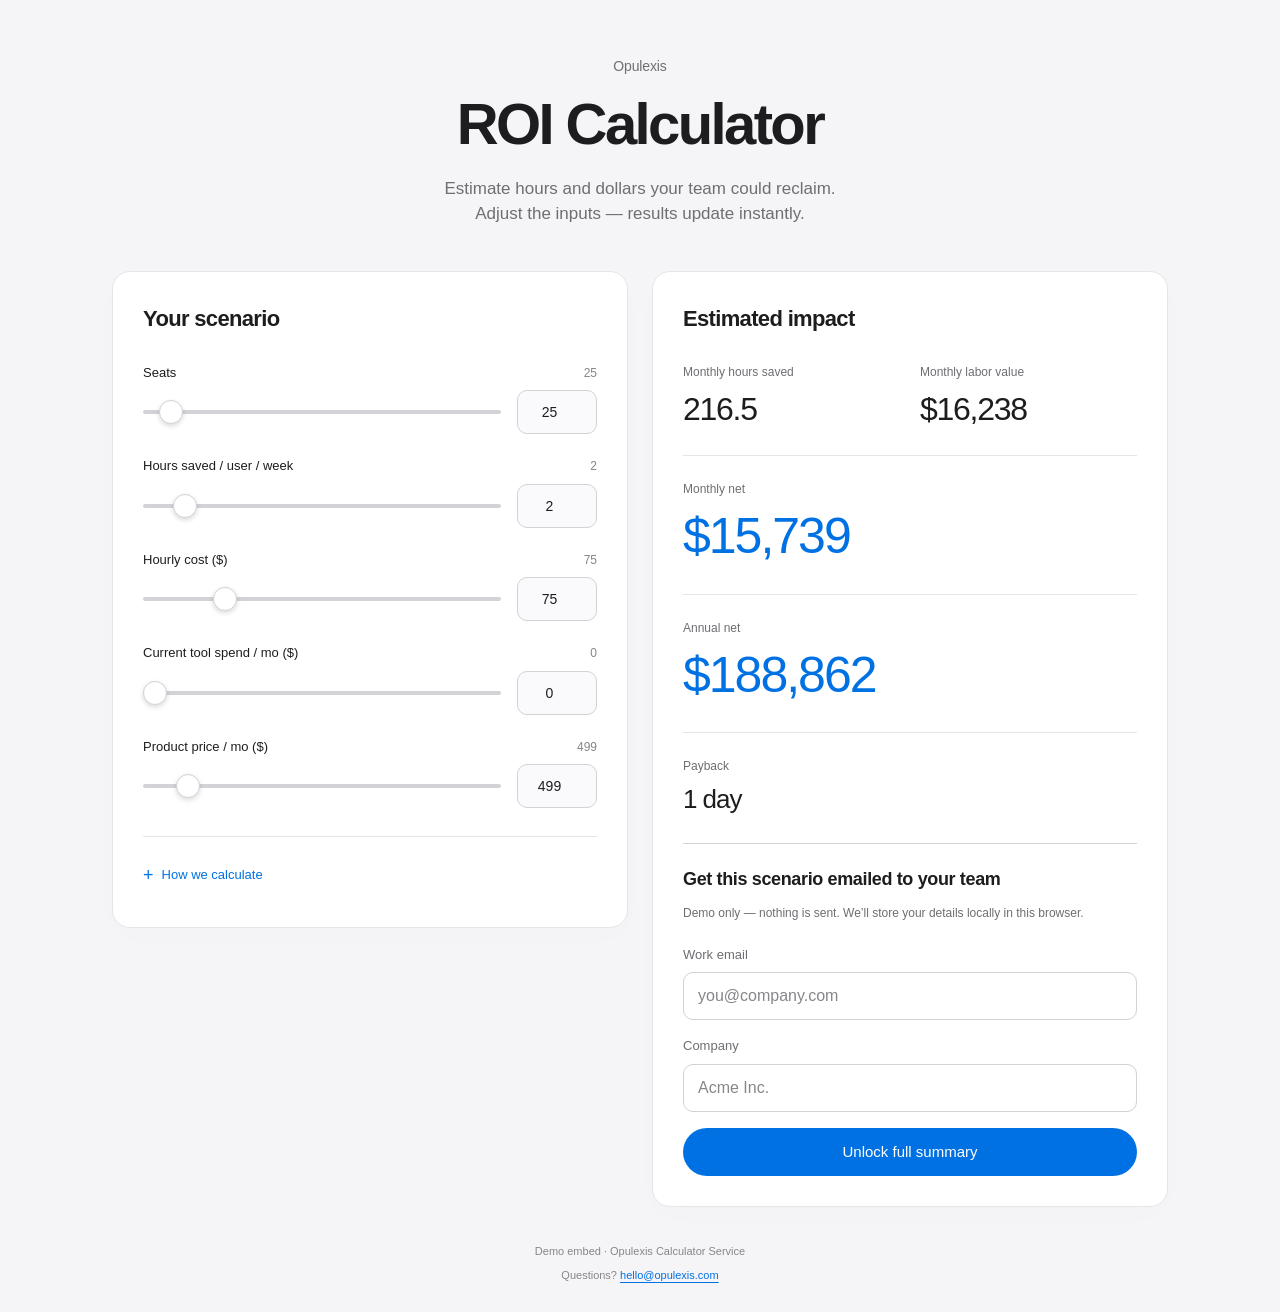
==== calculator/index.html @ 69cd789e "Initial Path A Opulexis calculators site Static landing + ROI calculator with Apple-style UI and qui" ====
<!DOCTYPE html>
<html lang="en">
<head>
  <meta charset="UTF-8">
  <meta name="viewport" content="width=device-width, initial-scale=1">
  <meta name="color-scheme" content="light">
  <meta name="theme-color" content="#f5f5f7">
  <title>ROI Calculator · Opulexis</title>
  <link rel="stylesheet" href="./styles.css">
  <link rel="stylesheet" href="../motion.css">
</head>
<body>
  <div class="shell">
    <header class="hero">
      <p class="eyebrow">Opulexis</p>
      <h1>ROI Calculator</h1>
      <p class="lede">Estimate hours and dollars your team could reclaim. Adjust the inputs — results update instantly.</p>
    </header>

    <main class="layout">
      <section class="panel inputs" aria-labelledby="inputs-title">
        <h2 id="inputs-title">Your scenario</h2>

        <label class="field">
          <span class="label-row"><span>Seats</span><output id="seats-out" for="seats">25</output></span>
          <input id="seats" type="range" min="1" max="500" step="1" value="25">
          <input id="seats-num" class="num" type="number" min="1" max="500" step="1" value="25" inputmode="numeric" aria-label="Seats exact value">
        </label>

        <label class="field">
          <span class="label-row"><span>Hours saved / user / week</span><output id="hours-out" for="hours">2</output></span>
          <input id="hours" type="range" min="0.25" max="20" step="0.25" value="2">
          <input id="hours-num" class="num" type="number" min="0.25" max="20" step="0.25" value="2" inputmode="decimal" aria-label="Hours saved exact value">
        </label>

        <label class="field">
          <span class="label-row"><span>Hourly cost ($)</span><output id="cost-out" for="cost">75</output></span>
          <input id="cost" type="range" min="15" max="300" step="1" value="75">
          <input id="cost-num" class="num" type="number" min="1" max="1000" step="1" value="75" inputmode="decimal" aria-label="Hourly cost exact value">
        </label>

        <label class="field">
          <span class="label-row"><span>Current tool spend / mo ($)</span><output id="spend-out" for="spend">0</output></span>
          <input id="spend" type="range" min="0" max="5000" step="25" value="0">
          <input id="spend-num" class="num" type="number" min="0" max="100000" step="1" value="0" inputmode="decimal" aria-label="Current tool spend exact value">
        </label>

        <label class="field">
          <span class="label-row"><span>Product price / mo ($)</span><output id="price-out" for="price">499</output></span>
          <input id="price" type="range" min="0" max="5000" step="1" value="499">
          <input id="price-num" class="num" type="number" min="0" max="100000" step="1" value="499" inputmode="decimal" aria-label="Product price exact value">
        </label>

        <details class="howto">
          <summary>How we calculate</summary>
          <div class="howto-body">
            <pre aria-label="Calculation formulas">weekly_hours = seats × hours_per_user_week
monthly_hours = weekly_hours × 4.33
monthly_labor = monthly_hours × hourly_cost
monthly_net = monthly_labor + current_tool_spend − product_price
payback_months = product_price ÷ max(monthly_net, 0.01)
annual_net = monthly_net × 12</pre>
            <p>If monthly net ≤ 0, payback shows “Not positive yet — adjust inputs” instead of a number.</p>
          </div>
        </details>
      </section>

      <section class="panel results" aria-labelledby="results-title" aria-live="polite">
        <h2 id="results-title">Estimated impact</h2>
        <div class="metrics">
          <article class="metric">
            <p class="metric-label">Monthly hours saved</p>
            <p class="metric-value" id="out-hours">—</p>
          </article>
          <article class="metric">
            <p class="metric-label">Monthly labor value</p>
            <p class="metric-value" id="out-labor">—</p>
          </article>
          <article class="metric metric-accent">
            <p class="metric-label">Monthly net</p>
            <p class="metric-value" id="out-net">—</p>
          </article>
          <article class="metric metric-accent">
            <p class="metric-label">Annual net</p>
            <p class="metric-value" id="out-annual">—</p>
          </article>
          <article class="metric metric-wide">
            <p class="metric-label">Payback</p>
            <p class="metric-value" id="out-payback">—</p>
          </article>
        </div>

        <div id="lead-gate" class="lead-gate" hidden>
          <h3>Get this scenario emailed to your team</h3>
          <p class="lead-note">Demo only — nothing is sent. We’ll store your details locally in this browser.</p>
          <form id="lead-form" novalidate>
            <label>
              Work email
              <input id="lead-email" name="email" type="email" autocomplete="email" required placeholder="you@company.com">
            </label>
            <label>
              Company
              <input id="lead-company" name="company" type="text" autocomplete="organization" required placeholder="Acme Inc.">
            </label>
            <button type="submit" class="primary">Unlock full summary</button>
            <p id="lead-error" class="error" role="alert" hidden></p>
          </form>
        </div>

        <div id="lead-success" class="lead-success" hidden>
          <p><strong>Saved locally.</strong> This is a demo gate: your details and scenario are saved only in this browser, and no email was sent. Questions? <a href="mailto:hello@opulexis.com">hello@opulexis.com</a>.</p>
        </div>
      </section>
    </main>

    <footer class="footer">
      <p>Demo embed · Opulexis Calculator Service</p>
      <p>Questions? <a href="mailto:hello@opulexis.com">hello@opulexis.com</a></p>
    </footer>
  </div>

  <div id="toast" class="toast" role="status" aria-live="polite" hidden></div>
  <script src="./app.js" defer></script>
  <script src="../motion.js" defer></script>
</body>
</html>
---- calculator/styles.css ----
:root{color-scheme:light;--bg:#f5f5f7;--ink:#1d1d1f;--muted:#6e6e73;--secondary:#86868b;--line:#d2d2d7;--accent:#0071e3;font-family:-apple-system,BlinkMacSystemFont,"SF Pro Text","SF Pro Display",Inter,"Helvetica Neue",Helvetica,Arial,sans-serif}
*,*::before,*::after{box-sizing:border-box}html,body{margin:0;padding:0}body{font-family:inherit;color:var(--ink);background:var(--bg);line-height:1.5;min-height:100vh;-webkit-font-smoothing:antialiased}.shell{width:min(1120px,100%);margin:auto;padding:56px 32px 28px}.hero{text-align:center;margin:0 auto 44px;max-width:640px}.eyebrow{font-size:14px;font-weight:500;letter-spacing:-.01em;color:var(--muted);margin:0 0 16px}.hero h1{font-size:clamp(40px,5vw,58px);font-weight:600;line-height:1.08;letter-spacing:-.045em;margin:0 0 20px}.lede{color:var(--muted);font-size:17px;line-height:1.5;margin:0 auto;max-width:520px;text-wrap:balance}.layout{display:grid;grid-template-columns:1fr;gap:24px}.panel{min-width:0;background:#fff;border:1px solid #e5e5ea;border-radius:18px;padding:30px;box-shadow:0 8px 32px #00000003}.panel h2{font-size:22px;font-weight:600;letter-spacing:-.03em;margin:0 0 28px}.field{display:grid;grid-template-columns:minmax(0,1fr) 80px;gap:8px 16px;margin-bottom:22px;align-items:center}.label-row{grid-column:1/-1;display:flex;justify-content:space-between;align-items:baseline;gap:12px;font-size:13px;font-weight:500}.label-row output{font-size:12px;color:var(--secondary);font-variant-numeric:tabular-nums}input[type=range]{appearance:none;-webkit-appearance:none;width:100%;min-width:0;height:44px;background:transparent;cursor:pointer;margin:0;accent-color:var(--accent)}input[type=range]::-webkit-slider-runnable-track{height:4px;background:#d2d2d7;border-radius:4px}input[type=range]::-moz-range-track{height:4px;background:#d2d2d7;border-radius:4px}input[type=range]::-webkit-slider-thumb{appearance:none;width:24px;height:24px;border-radius:50%;background:#fff;border:1px solid #d2d2d7;box-shadow:0 2px 5px #00000026;margin-top:-10px}input[type=range]::-moz-range-thumb{width:24px;height:24px;border-radius:50%;background:#fff;border:1px solid #d2d2d7;box-shadow:0 2px 5px #00000026}input[type=range]::-moz-range-progress{height:4px;background:var(--accent);border-radius:4px}.num{width:100%;min-width:0;min-height:44px;border:1px solid var(--line);border-radius:10px;padding:10px 6px;background:#fafafc;color:var(--ink);font-family:inherit;font-size:14px;font-variant-numeric:tabular-nums;text-align:center}input:focus-visible,button:focus-visible,summary:focus-visible{outline:3px solid var(--accent);outline-offset:3px}.howto{border-top:1px solid #e5e5ea;padding-top:16px;margin-top:28px}.howto summary{min-height:44px;display:flex;align-items:center;gap:8px;font-size:13px;color:var(--accent);cursor:pointer}.howto summary::before{content:'+';font-size:18px}.howto[open] summary::before{content:'−'}.howto-body{padding-top:12px}.howto pre{white-space:pre-wrap;overflow-wrap:anywhere;margin:0 0 12px;padding:16px;border-radius:10px;background:var(--bg);font:11px/1.8 ui-monospace,SFMono-Regular,Menlo,monospace}.howto p{font-size:12px;color:var(--muted);margin:0}.metrics{display:grid;grid-template-columns:1fr 1fr;gap:0 20px}.metric{min-width:0;padding:0 0 28px}.metric-label{font-size:12px;color:var(--muted);margin:0 0 10px}.metric-value{font-size:clamp(24px,2.5vw,32px);line-height:1.15;font-weight:500;font-variant-numeric:tabular-nums;letter-spacing:-.04em;margin:0;overflow-wrap:anywhere}.metric-accent{grid-column:1/-1;border-top:1px solid #e5e5ea;padding-top:24px}.metric-accent .metric-value{font-size:clamp(36px,4.5vw,50px);color:var(--accent)}.metric-wide{grid-column:1/-1;border-top:1px solid #e5e5ea;padding-top:24px}.metric-wide .metric-value{font-size:26px}.metric-value.is-warn{color:var(--muted);font-size:16px;letter-spacing:0;line-height:1.5}.lead-gate{border-top:1px solid var(--line);padding-top:24px}.lead-gate h3{font-size:18px;font-weight:600;line-height:1.3;letter-spacing:-.02em;margin:0 0 12px}.lead-note{font-size:12px;color:var(--muted);line-height:1.6;margin:0 0 22px}#lead-form{display:grid;gap:16px}#lead-form label{display:grid;gap:8px;font-size:13px;color:var(--muted)}#lead-form input{width:100%;min-width:0;min-height:48px;border:1px solid var(--line);border-radius:10px;background:#fff;padding:12px 14px;font-family:inherit;font-size:16px;color:var(--ink)}#lead-form input::placeholder{color:var(--secondary)}.primary{min-height:48px;border:0;border-radius:980px;background:var(--accent);color:#fff;padding:13px 20px;font-family:inherit;font-size:15px;cursor:pointer;transition:background .2s}.primary:hover{background:#0077ed}.error{font-size:13px;color:#b42318;margin:0}.lead-success{border-top:1px solid var(--line);font-size:13px;padding-top:20px;color:var(--muted)}.footer{padding-top:24px;margin-top:12px;text-align:center;color:var(--secondary);font-size:11px}.footer p{margin:0}.toast{position:fixed;bottom:20px;left:50%;transform:translateX(-50%);width:max-content;max-width:calc(100% - 32px);padding:14px 22px;border-radius:14px;color:#fff;background:var(--ink);font-size:13px;box-shadow:0 8px 30px #00000020;z-index:20}[hidden]{display:none!important}
@media(min-width:800px){.layout{grid-template-columns:1fr 1fr;align-items:start}}
@media(max-width:480px){.shell{padding:36px 16px 24px}.hero{margin-bottom:32px}.lede{font-size:16px}.panel{padding:24px 20px}.layout{gap:20px}.field{grid-template-columns:minmax(0,1fr) 72px}.label-row{font-size:12px}.metric-value{font-size:25px}.metric-accent .metric-value{font-size:40px}}
@media(prefers-reduced-motion:reduce){*{transition:none!important}}
---- motion.css ----
/* Quiet, shared motion. Content is visible until the observer is ready. */
a:focus-visible, input:focus-visible, button:focus-visible, summary:focus-visible {
  outline: 3px solid #0071e3;
  outline-offset: 4px;
}
.button, .primary {
  transition: background-color 180ms ease, opacity 180ms ease, transform 160ms ease;
}
.button:active, .primary:active { transform: scale(.98); }
.price-card, .panel {
  transition: transform 240ms ease, box-shadow 240ms ease;
}
.num, #lead-form input {
  transition: border-color 180ms ease, background-color 180ms ease, box-shadow 180ms ease;
}
.num:focus, #lead-form input:focus { border-color: #0071e3; }
.footer a, .lead-success a { color: var(--accent); text-underline-offset: 3px; }
.footer p + p { margin-top: 8px; }
@media (hover: hover) and (pointer: fine) {
  .button:hover, .primary:hover { opacity: .94; }
  .price-card:hover, .panel:hover {
    transform: translateY(-2px);
    box-shadow: 0 12px 32px -12px #0000001f;
  }
}
@media (prefers-reduced-motion: no-preference) {
  .reveal-pending { opacity: 0; translate: 0 12px; }
  .reveal-ready { transition: opacity 550ms ease, translate 550ms cubic-bezier(.2,.65,.3,1); }
  .metric-value.is-updating { animation: metric-update 220ms ease-out; }
  input[type=range]::-webkit-slider-thumb {
    transition: box-shadow 180ms ease, border-color 180ms ease, transform 180ms ease;
  }
  input[type=range]::-moz-range-thumb {
    transition: box-shadow 180ms ease, border-color 180ms ease, transform 180ms ease;
  }
  input[type=range]::-webkit-slider-runnable-track { transition: background-color 180ms ease; }
  input[type=range]::-moz-range-track { transition: background-color 180ms ease; }
  input[type=range]:hover::-webkit-slider-thumb,
  input[type=range]:active::-webkit-slider-thumb { border-color: #0071e3; box-shadow: 0 0 0 4px #0071e314; }
  input[type=range]:hover::-moz-range-thumb,
  input[type=range]:active::-moz-range-thumb { border-color: #0071e3; box-shadow: 0 0 0 4px #0071e314; }
  @keyframes metric-update {
    from { opacity: .65; transform: translateY(2px); }
    to { opacity: 1; transform: translateY(0); }
  }
}
@media (prefers-reduced-motion: reduce) {
  html { scroll-behavior: auto; }
  *, *::before, *::after { animation: none !important; transition: none !important; }
  .reveal-pending { opacity: 1; translate: none; }
  .price-card:hover, .panel:hover, .button:active, .primary:active { transform: none; }
}
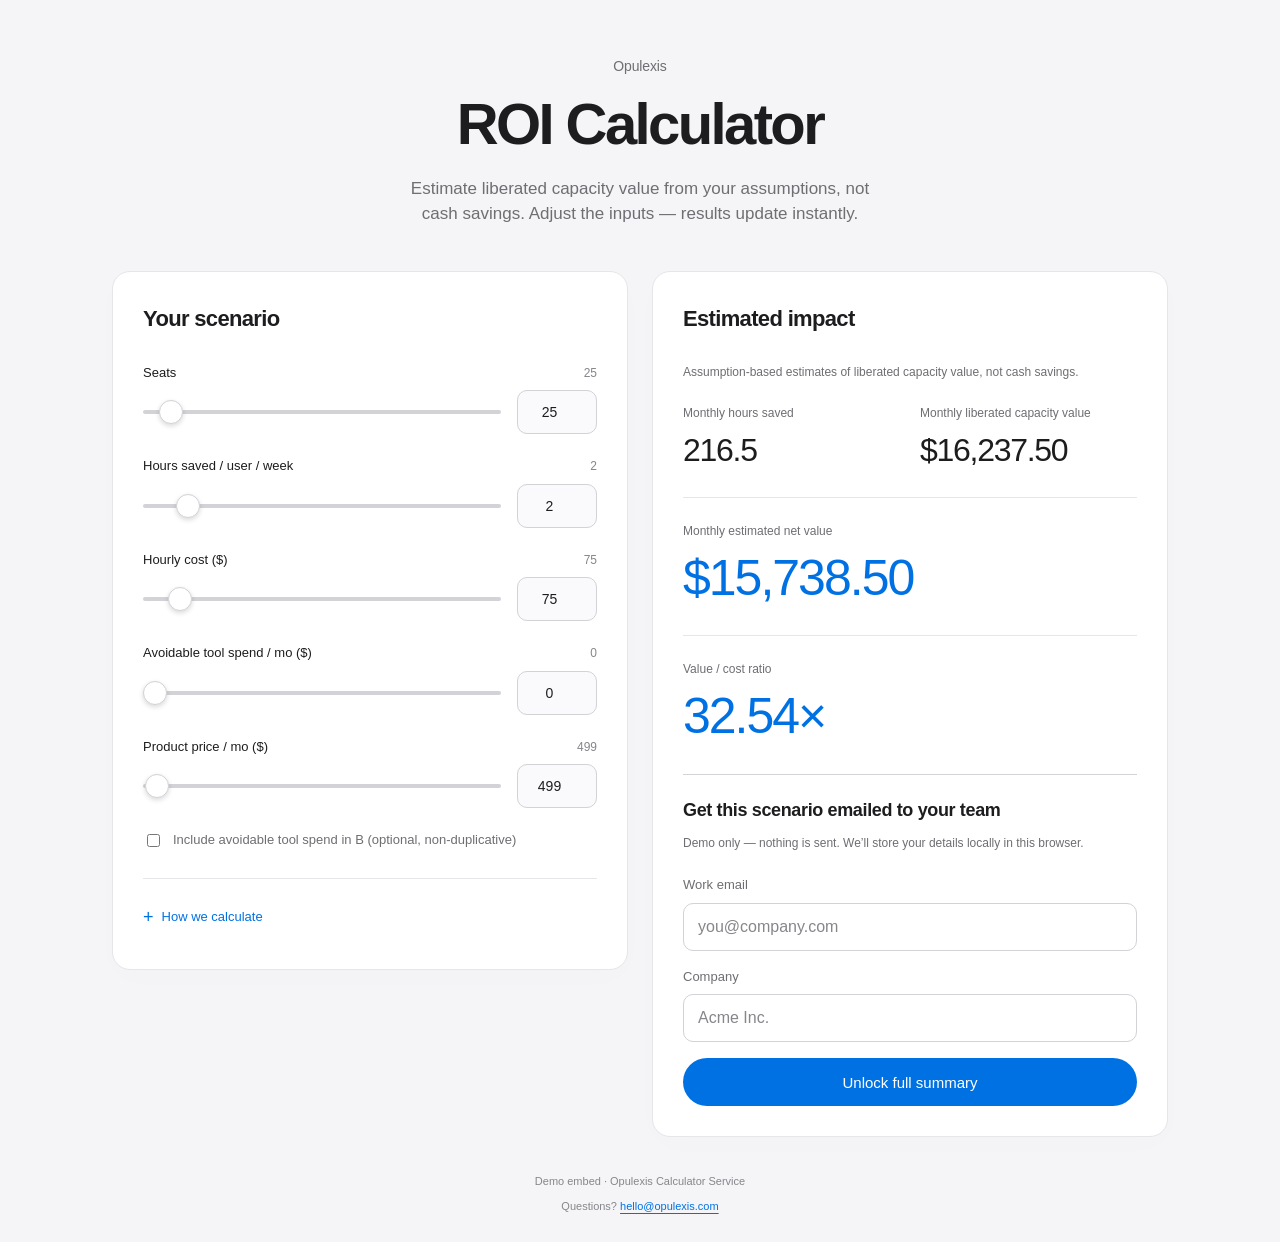
==== commit e614759e: "Path A Starter: net value + cost ratio formula, Starter landing copy Replace payback with assumption" ====
--- a/calculator/index.html
+++ b/calculator/index.html
@@ -14,7 +14,7 @@
     <header class="hero">
       <p class="eyebrow">Opulexis</p>
       <h1>ROI Calculator</h1>
-      <p class="lede">Estimate hours and dollars your team could reclaim. Adjust the inputs — results update instantly.</p>
+      <p class="lede">Estimate liberated capacity value from your assumptions, not cash savings. Adjust the inputs — results update instantly.</p>
     </header>
 
     <main class="layout">
@@ -29,64 +29,64 @@
 
         <label class="field">
           <span class="label-row"><span>Hours saved / user / week</span><output id="hours-out" for="hours">2</output></span>
-          <input id="hours" type="range" min="0.25" max="20" step="0.25" value="2">
-          <input id="hours-num" class="num" type="number" min="0.25" max="20" step="0.25" value="2" inputmode="decimal" aria-label="Hours saved exact value">
+          <input id="hours" type="range" min="0" max="20" step="0.25" value="2">
+          <input id="hours-num" class="num" type="number" min="0" max="20" step="0.25" value="2" inputmode="decimal" aria-label="Hours saved exact value">
         </label>
 
         <label class="field">
           <span class="label-row"><span>Hourly cost ($)</span><output id="cost-out" for="cost">75</output></span>
-          <input id="cost" type="range" min="15" max="300" step="1" value="75">
+          <input id="cost" type="range" min="1" max="1000" step="1" value="75">
           <input id="cost-num" class="num" type="number" min="1" max="1000" step="1" value="75" inputmode="decimal" aria-label="Hourly cost exact value">
         </label>
 
         <label class="field">
-          <span class="label-row"><span>Current tool spend / mo ($)</span><output id="spend-out" for="spend">0</output></span>
-          <input id="spend" type="range" min="0" max="5000" step="25" value="0">
-          <input id="spend-num" class="num" type="number" min="0" max="100000" step="1" value="0" inputmode="decimal" aria-label="Current tool spend exact value">
+          <span class="label-row"><span>Avoidable tool spend / mo ($)</span><output id="spend-out" for="spend">0</output></span>
+          <input id="spend" type="range" min="0" max="100000" step="1" value="0">
+          <input id="spend-num" class="num" type="number" min="0" max="100000" step="1" value="0" inputmode="decimal" aria-label="Avoidable tool spend exact value">
         </label>
 
         <label class="field">
           <span class="label-row"><span>Product price / mo ($)</span><output id="price-out" for="price">499</output></span>
-          <input id="price" type="range" min="0" max="5000" step="1" value="499">
+          <input id="price" type="range" min="0" max="100000" step="1" value="499">
           <input id="price-num" class="num" type="number" min="0" max="100000" step="1" value="499" inputmode="decimal" aria-label="Product price exact value">
         </label>
+
+        <label class="tool-option"><input id="include-tool-spend" type="checkbox"> Include avoidable tool spend in B (optional, non-duplicative)</label>
 
         <details class="howto">
           <summary>How we calculate</summary>
           <div class="howto-body">
-            <pre aria-label="Calculation formulas">weekly_hours = seats × hours_per_user_week
-monthly_hours = weekly_hours × 4.33
-monthly_labor = monthly_hours × hourly_cost
-monthly_net = monthly_labor + current_tool_spend − product_price
-payback_months = product_price ÷ max(monthly_net, 0.01)
-annual_net = monthly_net × 12</pre>
-            <p>If monthly net ≤ 0, payback shows “Not positive yet — adjust inputs” instead of a number.</p>
+            <pre aria-label="Calculation formulas">monthly_hours = seats × hours_per_user_week × 4.33
+liberated_capacity_value = monthly_hours × hourly_cost
+B = liberated_capacity_value + avoidable_tool_spend (only when included)
+P = monthly_subscription_fee
+monthly_estimated_net_value = B − P
+value_cost_ratio = B ÷ P</pre>
+            <p>Tool spend enters B only when the checkbox is checked; include only avoidable, non-duplicative spend. When P is $0, the ratio is unavailable. All results are assumption-based estimates of capacity value, not cash savings.</p>
           </div>
         </details>
       </section>
 
       <section class="panel results" aria-labelledby="results-title" aria-live="polite">
         <h2 id="results-title">Estimated impact</h2>
-        <div class="metrics">
+        <p class="lead-note">Assumption-based estimates of liberated capacity value, not cash savings.</p>
+        <p id="calc-error" class="error" role="alert" hidden></p>
+        <div id="calc-metrics" class="metrics">
           <article class="metric">
             <p class="metric-label">Monthly hours saved</p>
             <p class="metric-value" id="out-hours">—</p>
           </article>
           <article class="metric">
-            <p class="metric-label">Monthly labor value</p>
+            <p class="metric-label">Monthly liberated capacity value</p>
             <p class="metric-value" id="out-labor">—</p>
           </article>
           <article class="metric metric-accent">
-            <p class="metric-label">Monthly net</p>
+            <p class="metric-label">Monthly estimated net value</p>
             <p class="metric-value" id="out-net">—</p>
           </article>
           <article class="metric metric-accent">
-            <p class="metric-label">Annual net</p>
-            <p class="metric-value" id="out-annual">—</p>
-          </article>
-          <article class="metric metric-wide">
-            <p class="metric-label">Payback</p>
-            <p class="metric-value" id="out-payback">—</p>
+            <p class="metric-label">Value / cost ratio</p>
+            <p class="metric-value" id="out-ratio">—</p>
           </article>
         </div>
 
@@ -120,6 +120,7 @@
   </div>
 
   <div id="toast" class="toast" role="status" aria-live="polite" hidden></div>
+  <script src="./formula.js" defer></script>
   <script src="./app.js" defer></script>
   <script src="../motion.js" defer></script>
 </body>
--- a/calculator/styles.css
+++ b/calculator/styles.css
@@ -3,3 +3,5 @@
 @media(min-width:800px){.layout{grid-template-columns:1fr 1fr;align-items:start}}
 @media(max-width:480px){.shell{padding:36px 16px 24px}.hero{margin-bottom:32px}.lede{font-size:16px}.panel{padding:24px 20px}.layout{gap:20px}.field{grid-template-columns:minmax(0,1fr) 72px}.label-row{font-size:12px}.metric-value{font-size:25px}.metric-accent .metric-value{font-size:40px}}
 @media(prefers-reduced-motion:reduce){*{transition:none!important}}
+
+.tool-option{display:flex;align-items:flex-start;gap:10px;font-size:13px;color:var(--muted)}.tool-option input{accent-color:var(--accent);margin-top:4px}#calc-error{margin-bottom:24px}
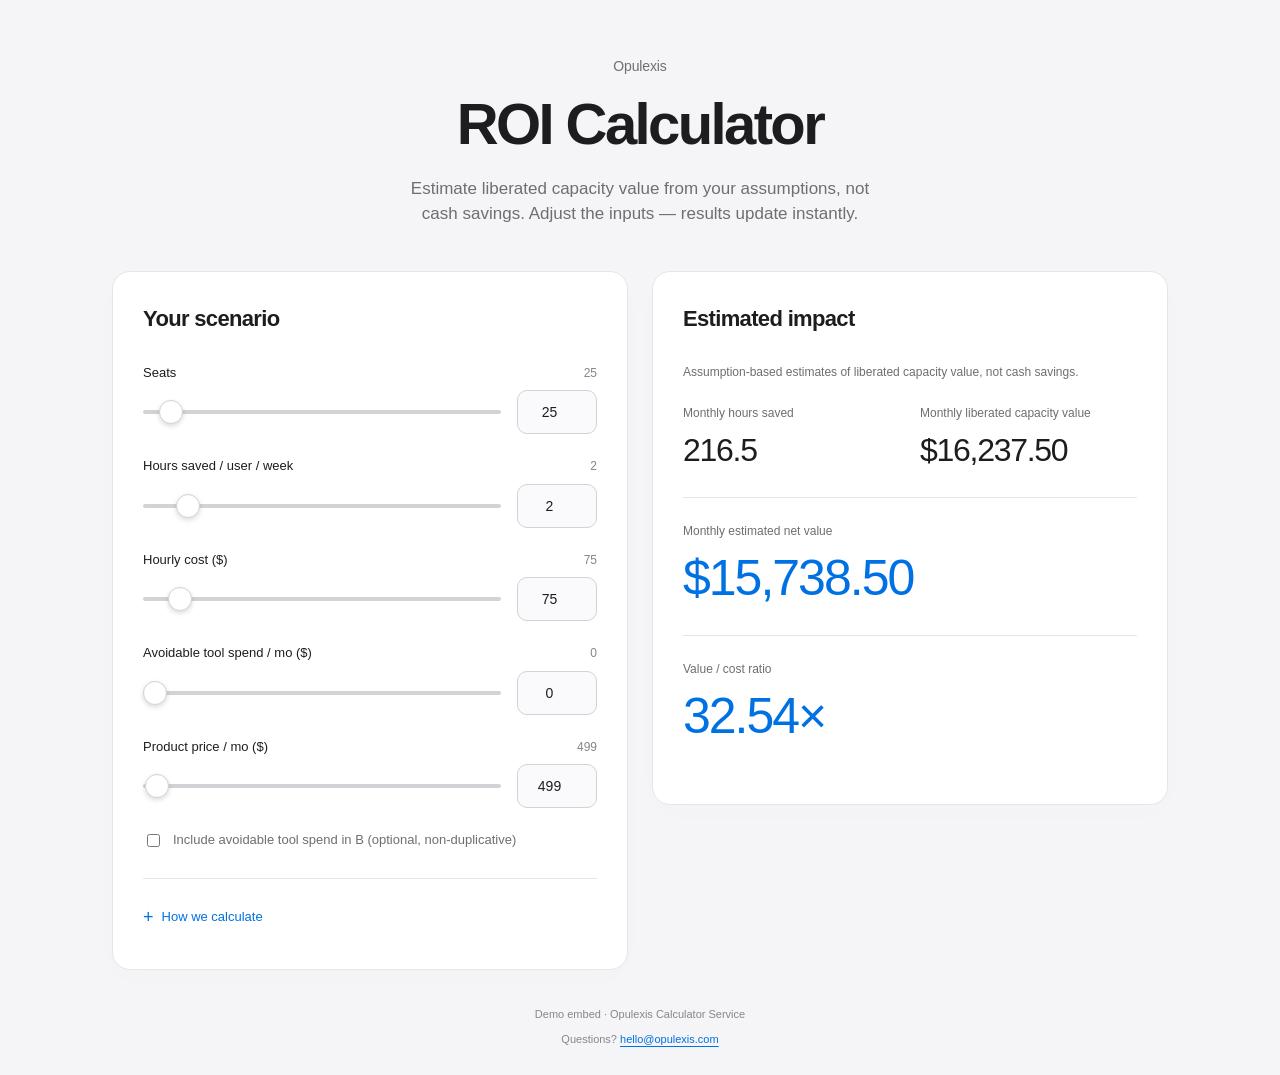
==== commit e40eb81d: "Preview unified pack: Starter-first landing + ungated calculator Landing: exact H1, Discuss Starter " ====
--- a/calculator/index.html
+++ b/calculator/index.html
@@ -21,35 +21,35 @@
       <section class="panel inputs" aria-labelledby="inputs-title">
         <h2 id="inputs-title">Your scenario</h2>
 
-        <label class="field">
-          <span class="label-row"><span>Seats</span><output id="seats-out" for="seats">25</output></span>
-          <input id="seats" type="range" min="1" max="500" step="1" value="25">
-          <input id="seats-num" class="num" type="number" min="1" max="500" step="1" value="25" inputmode="numeric" aria-label="Seats exact value">
-        </label>
+        <div class="field">
+          <span class="label-row"><label for="seats" id="seats-label">Seats</label><output id="seats-out" for="seats">25</output></span>
+          <input id="seats" type="range" min="1" max="500" step="1" value="25" aria-labelledby="seats-label">
+          <input id="seats-num" class="num" type="number" min="1" max="500" step="1" value="25" inputmode="numeric" aria-labelledby="seats-label">
+        </div>
 
-        <label class="field">
-          <span class="label-row"><span>Hours saved / user / week</span><output id="hours-out" for="hours">2</output></span>
-          <input id="hours" type="range" min="0" max="20" step="0.25" value="2">
-          <input id="hours-num" class="num" type="number" min="0" max="20" step="0.25" value="2" inputmode="decimal" aria-label="Hours saved exact value">
-        </label>
+        <div class="field">
+          <span class="label-row"><label for="hours" id="hours-label">Hours saved / user / week</label><output id="hours-out" for="hours">2</output></span>
+          <input id="hours" type="range" min="0" max="20" step="0.25" value="2" aria-labelledby="hours-label">
+          <input id="hours-num" class="num" type="number" min="0" max="20" step="0.25" value="2" inputmode="decimal" aria-labelledby="hours-label">
+        </div>
 
-        <label class="field">
-          <span class="label-row"><span>Hourly cost ($)</span><output id="cost-out" for="cost">75</output></span>
-          <input id="cost" type="range" min="1" max="1000" step="1" value="75">
-          <input id="cost-num" class="num" type="number" min="1" max="1000" step="1" value="75" inputmode="decimal" aria-label="Hourly cost exact value">
-        </label>
+        <div class="field">
+          <span class="label-row"><label for="cost" id="cost-label">Hourly cost ($)</label><output id="cost-out" for="cost">75</output></span>
+          <input id="cost" type="range" min="1" max="1000" step="1" value="75" aria-labelledby="cost-label">
+          <input id="cost-num" class="num" type="number" min="1" max="1000" step="1" value="75" inputmode="decimal" aria-labelledby="cost-label">
+        </div>
 
-        <label class="field">
-          <span class="label-row"><span>Avoidable tool spend / mo ($)</span><output id="spend-out" for="spend">0</output></span>
-          <input id="spend" type="range" min="0" max="100000" step="1" value="0">
-          <input id="spend-num" class="num" type="number" min="0" max="100000" step="1" value="0" inputmode="decimal" aria-label="Avoidable tool spend exact value">
-        </label>
+        <div class="field">
+          <span class="label-row"><label for="spend" id="spend-label">Avoidable tool spend / mo ($)</label><output id="spend-out" for="spend">0</output></span>
+          <input id="spend" type="range" min="0" max="100000" step="1" value="0" aria-labelledby="spend-label">
+          <input id="spend-num" class="num" type="number" min="0" max="100000" step="1" value="0" inputmode="decimal" aria-labelledby="spend-label">
+        </div>
 
-        <label class="field">
-          <span class="label-row"><span>Product price / mo ($)</span><output id="price-out" for="price">499</output></span>
-          <input id="price" type="range" min="0" max="100000" step="1" value="499">
-          <input id="price-num" class="num" type="number" min="0" max="100000" step="1" value="499" inputmode="decimal" aria-label="Product price exact value">
-        </label>
+        <div class="field">
+          <span class="label-row"><label for="price" id="price-label">Product price / mo ($)</label><output id="price-out" for="price">499</output></span>
+          <input id="price" type="range" min="0" max="100000" step="1" value="499" aria-labelledby="price-label">
+          <input id="price-num" class="num" type="number" min="0" max="100000" step="1" value="499" inputmode="decimal" aria-labelledby="price-label">
+        </div>
 
         <label class="tool-option"><input id="include-tool-spend" type="checkbox"> Include avoidable tool spend in B (optional, non-duplicative)</label>
 
@@ -90,26 +90,6 @@
           </article>
         </div>
 
-        <div id="lead-gate" class="lead-gate" hidden>
-          <h3>Get this scenario emailed to your team</h3>
-          <p class="lead-note">Demo only — nothing is sent. We’ll store your details locally in this browser.</p>
-          <form id="lead-form" novalidate>
-            <label>
-              Work email
-              <input id="lead-email" name="email" type="email" autocomplete="email" required placeholder="you@company.com">
-            </label>
-            <label>
-              Company
-              <input id="lead-company" name="company" type="text" autocomplete="organization" required placeholder="Acme Inc.">
-            </label>
-            <button type="submit" class="primary">Unlock full summary</button>
-            <p id="lead-error" class="error" role="alert" hidden></p>
-          </form>
-        </div>
-
-        <div id="lead-success" class="lead-success" hidden>
-          <p><strong>Saved locally.</strong> This is a demo gate: your details and scenario are saved only in this browser, and no email was sent. Questions? <a href="mailto:hello@opulexis.com">hello@opulexis.com</a>.</p>
-        </div>
       </section>
     </main>
 
@@ -119,7 +99,6 @@
     </footer>
   </div>
 
-  <div id="toast" class="toast" role="status" aria-live="polite" hidden></div>
   <script src="./formula.js" defer></script>
   <script src="./app.js" defer></script>
   <script src="../motion.js" defer></script>
--- a/calculator/styles.css
+++ b/calculator/styles.css
@@ -1,5 +1,5 @@
 :root{color-scheme:light;--bg:#f5f5f7;--ink:#1d1d1f;--muted:#6e6e73;--secondary:#86868b;--line:#d2d2d7;--accent:#0071e3;font-family:-apple-system,BlinkMacSystemFont,"SF Pro Text","SF Pro Display",Inter,"Helvetica Neue",Helvetica,Arial,sans-serif}
-*,*::before,*::after{box-sizing:border-box}html,body{margin:0;padding:0}body{font-family:inherit;color:var(--ink);background:var(--bg);line-height:1.5;min-height:100vh;-webkit-font-smoothing:antialiased}.shell{width:min(1120px,100%);margin:auto;padding:56px 32px 28px}.hero{text-align:center;margin:0 auto 44px;max-width:640px}.eyebrow{font-size:14px;font-weight:500;letter-spacing:-.01em;color:var(--muted);margin:0 0 16px}.hero h1{font-size:clamp(40px,5vw,58px);font-weight:600;line-height:1.08;letter-spacing:-.045em;margin:0 0 20px}.lede{color:var(--muted);font-size:17px;line-height:1.5;margin:0 auto;max-width:520px;text-wrap:balance}.layout{display:grid;grid-template-columns:1fr;gap:24px}.panel{min-width:0;background:#fff;border:1px solid #e5e5ea;border-radius:18px;padding:30px;box-shadow:0 8px 32px #00000003}.panel h2{font-size:22px;font-weight:600;letter-spacing:-.03em;margin:0 0 28px}.field{display:grid;grid-template-columns:minmax(0,1fr) 80px;gap:8px 16px;margin-bottom:22px;align-items:center}.label-row{grid-column:1/-1;display:flex;justify-content:space-between;align-items:baseline;gap:12px;font-size:13px;font-weight:500}.label-row output{font-size:12px;color:var(--secondary);font-variant-numeric:tabular-nums}input[type=range]{appearance:none;-webkit-appearance:none;width:100%;min-width:0;height:44px;background:transparent;cursor:pointer;margin:0;accent-color:var(--accent)}input[type=range]::-webkit-slider-runnable-track{height:4px;background:#d2d2d7;border-radius:4px}input[type=range]::-moz-range-track{height:4px;background:#d2d2d7;border-radius:4px}input[type=range]::-webkit-slider-thumb{appearance:none;width:24px;height:24px;border-radius:50%;background:#fff;border:1px solid #d2d2d7;box-shadow:0 2px 5px #00000026;margin-top:-10px}input[type=range]::-moz-range-thumb{width:24px;height:24px;border-radius:50%;background:#fff;border:1px solid #d2d2d7;box-shadow:0 2px 5px #00000026}input[type=range]::-moz-range-progress{height:4px;background:var(--accent);border-radius:4px}.num{width:100%;min-width:0;min-height:44px;border:1px solid var(--line);border-radius:10px;padding:10px 6px;background:#fafafc;color:var(--ink);font-family:inherit;font-size:14px;font-variant-numeric:tabular-nums;text-align:center}input:focus-visible,button:focus-visible,summary:focus-visible{outline:3px solid var(--accent);outline-offset:3px}.howto{border-top:1px solid #e5e5ea;padding-top:16px;margin-top:28px}.howto summary{min-height:44px;display:flex;align-items:center;gap:8px;font-size:13px;color:var(--accent);cursor:pointer}.howto summary::before{content:'+';font-size:18px}.howto[open] summary::before{content:'−'}.howto-body{padding-top:12px}.howto pre{white-space:pre-wrap;overflow-wrap:anywhere;margin:0 0 12px;padding:16px;border-radius:10px;background:var(--bg);font:11px/1.8 ui-monospace,SFMono-Regular,Menlo,monospace}.howto p{font-size:12px;color:var(--muted);margin:0}.metrics{display:grid;grid-template-columns:1fr 1fr;gap:0 20px}.metric{min-width:0;padding:0 0 28px}.metric-label{font-size:12px;color:var(--muted);margin:0 0 10px}.metric-value{font-size:clamp(24px,2.5vw,32px);line-height:1.15;font-weight:500;font-variant-numeric:tabular-nums;letter-spacing:-.04em;margin:0;overflow-wrap:anywhere}.metric-accent{grid-column:1/-1;border-top:1px solid #e5e5ea;padding-top:24px}.metric-accent .metric-value{font-size:clamp(36px,4.5vw,50px);color:var(--accent)}.metric-wide{grid-column:1/-1;border-top:1px solid #e5e5ea;padding-top:24px}.metric-wide .metric-value{font-size:26px}.metric-value.is-warn{color:var(--muted);font-size:16px;letter-spacing:0;line-height:1.5}.lead-gate{border-top:1px solid var(--line);padding-top:24px}.lead-gate h3{font-size:18px;font-weight:600;line-height:1.3;letter-spacing:-.02em;margin:0 0 12px}.lead-note{font-size:12px;color:var(--muted);line-height:1.6;margin:0 0 22px}#lead-form{display:grid;gap:16px}#lead-form label{display:grid;gap:8px;font-size:13px;color:var(--muted)}#lead-form input{width:100%;min-width:0;min-height:48px;border:1px solid var(--line);border-radius:10px;background:#fff;padding:12px 14px;font-family:inherit;font-size:16px;color:var(--ink)}#lead-form input::placeholder{color:var(--secondary)}.primary{min-height:48px;border:0;border-radius:980px;background:var(--accent);color:#fff;padding:13px 20px;font-family:inherit;font-size:15px;cursor:pointer;transition:background .2s}.primary:hover{background:#0077ed}.error{font-size:13px;color:#b42318;margin:0}.lead-success{border-top:1px solid var(--line);font-size:13px;padding-top:20px;color:var(--muted)}.footer{padding-top:24px;margin-top:12px;text-align:center;color:var(--secondary);font-size:11px}.footer p{margin:0}.toast{position:fixed;bottom:20px;left:50%;transform:translateX(-50%);width:max-content;max-width:calc(100% - 32px);padding:14px 22px;border-radius:14px;color:#fff;background:var(--ink);font-size:13px;box-shadow:0 8px 30px #00000020;z-index:20}[hidden]{display:none!important}
+*,*::before,*::after{box-sizing:border-box}html,body{margin:0;padding:0}body{font-family:inherit;color:var(--ink);background:var(--bg);line-height:1.5;min-height:100vh;-webkit-font-smoothing:antialiased}.shell{width:min(1120px,100%);margin:auto;padding:56px 32px 28px}.hero{text-align:center;margin:0 auto 44px;max-width:640px}.eyebrow{font-size:14px;font-weight:500;letter-spacing:-.01em;color:var(--muted);margin:0 0 16px}.hero h1{font-size:clamp(40px,5vw,58px);font-weight:600;line-height:1.08;letter-spacing:-.045em;margin:0 0 20px}.lede{color:var(--muted);font-size:17px;line-height:1.5;margin:0 auto;max-width:520px;text-wrap:balance}.layout{display:grid;grid-template-columns:1fr;gap:24px}.panel{min-width:0;background:#fff;border:1px solid #e5e5ea;border-radius:18px;padding:30px;box-shadow:0 8px 32px #00000003}.panel h2{font-size:22px;font-weight:600;letter-spacing:-.03em;margin:0 0 28px}.field{display:grid;grid-template-columns:minmax(0,1fr) 80px;gap:8px 16px;margin-bottom:22px;align-items:center}.label-row{grid-column:1/-1;display:flex;justify-content:space-between;align-items:baseline;gap:12px;font-size:13px;font-weight:500}.label-row output{font-size:12px;color:var(--secondary);font-variant-numeric:tabular-nums}input[type=range]{appearance:none;-webkit-appearance:none;width:100%;min-width:0;height:44px;background:transparent;cursor:pointer;margin:0;accent-color:var(--accent)}input[type=range]::-webkit-slider-runnable-track{height:4px;background:#d2d2d7;border-radius:4px}input[type=range]::-moz-range-track{height:4px;background:#d2d2d7;border-radius:4px}input[type=range]::-webkit-slider-thumb{appearance:none;width:24px;height:24px;border-radius:50%;background:#fff;border:1px solid #d2d2d7;box-shadow:0 2px 5px #00000026;margin-top:-10px}input[type=range]::-moz-range-thumb{width:24px;height:24px;border-radius:50%;background:#fff;border:1px solid #d2d2d7;box-shadow:0 2px 5px #00000026}input[type=range]::-moz-range-progress{height:4px;background:var(--accent);border-radius:4px}.num{width:100%;min-width:0;min-height:44px;border:1px solid var(--line);border-radius:10px;padding:10px 6px;background:#fafafc;color:var(--ink);font-family:inherit;font-size:14px;font-variant-numeric:tabular-nums;text-align:center}input:focus-visible,button:focus-visible,summary:focus-visible{outline:3px solid var(--accent);outline-offset:3px}.howto{border-top:1px solid #e5e5ea;padding-top:16px;margin-top:28px}.howto summary{min-height:44px;display:flex;align-items:center;gap:8px;font-size:13px;color:var(--accent);cursor:pointer}.howto summary::before{content:'+';font-size:18px}.howto[open] summary::before{content:'−'}.howto-body{padding-top:12px}.howto pre{white-space:pre-wrap;overflow-wrap:anywhere;margin:0 0 12px;padding:16px;border-radius:10px;background:var(--bg);font:11px/1.8 ui-monospace,SFMono-Regular,Menlo,monospace}.howto p{font-size:12px;color:var(--muted);margin:0}.metrics{display:grid;grid-template-columns:1fr 1fr;gap:0 20px}.metric{min-width:0;padding:0 0 28px}.metric-label{font-size:12px;color:var(--muted);margin:0 0 10px}.metric-value{font-size:clamp(24px,2.5vw,32px);line-height:1.15;font-weight:500;font-variant-numeric:tabular-nums;letter-spacing:-.04em;margin:0;overflow-wrap:anywhere}.metric-accent{grid-column:1/-1;border-top:1px solid #e5e5ea;padding-top:24px}.metric-accent .metric-value{font-size:clamp(36px,4.5vw,50px);color:var(--accent)}.metric-wide{grid-column:1/-1;border-top:1px solid #e5e5ea;padding-top:24px}.metric-wide .metric-value{font-size:26px}.metric-value.is-warn{color:var(--muted);font-size:16px;letter-spacing:0;line-height:1.5}.lead-note{font-size:12px;color:var(--muted);line-height:1.6;margin:0 0 22px}.error{font-size:13px;color:#b42318;margin:0}.footer{padding-top:24px;margin-top:12px;text-align:center;color:var(--secondary);font-size:11px}.footer p{margin:0}[hidden]{display:none!important}
 @media(min-width:800px){.layout{grid-template-columns:1fr 1fr;align-items:start}}
 @media(max-width:480px){.shell{padding:36px 16px 24px}.hero{margin-bottom:32px}.lede{font-size:16px}.panel{padding:24px 20px}.layout{gap:20px}.field{grid-template-columns:minmax(0,1fr) 72px}.label-row{font-size:12px}.metric-value{font-size:25px}.metric-accent .metric-value{font-size:40px}}
 @media(prefers-reduced-motion:reduce){*{transition:none!important}}
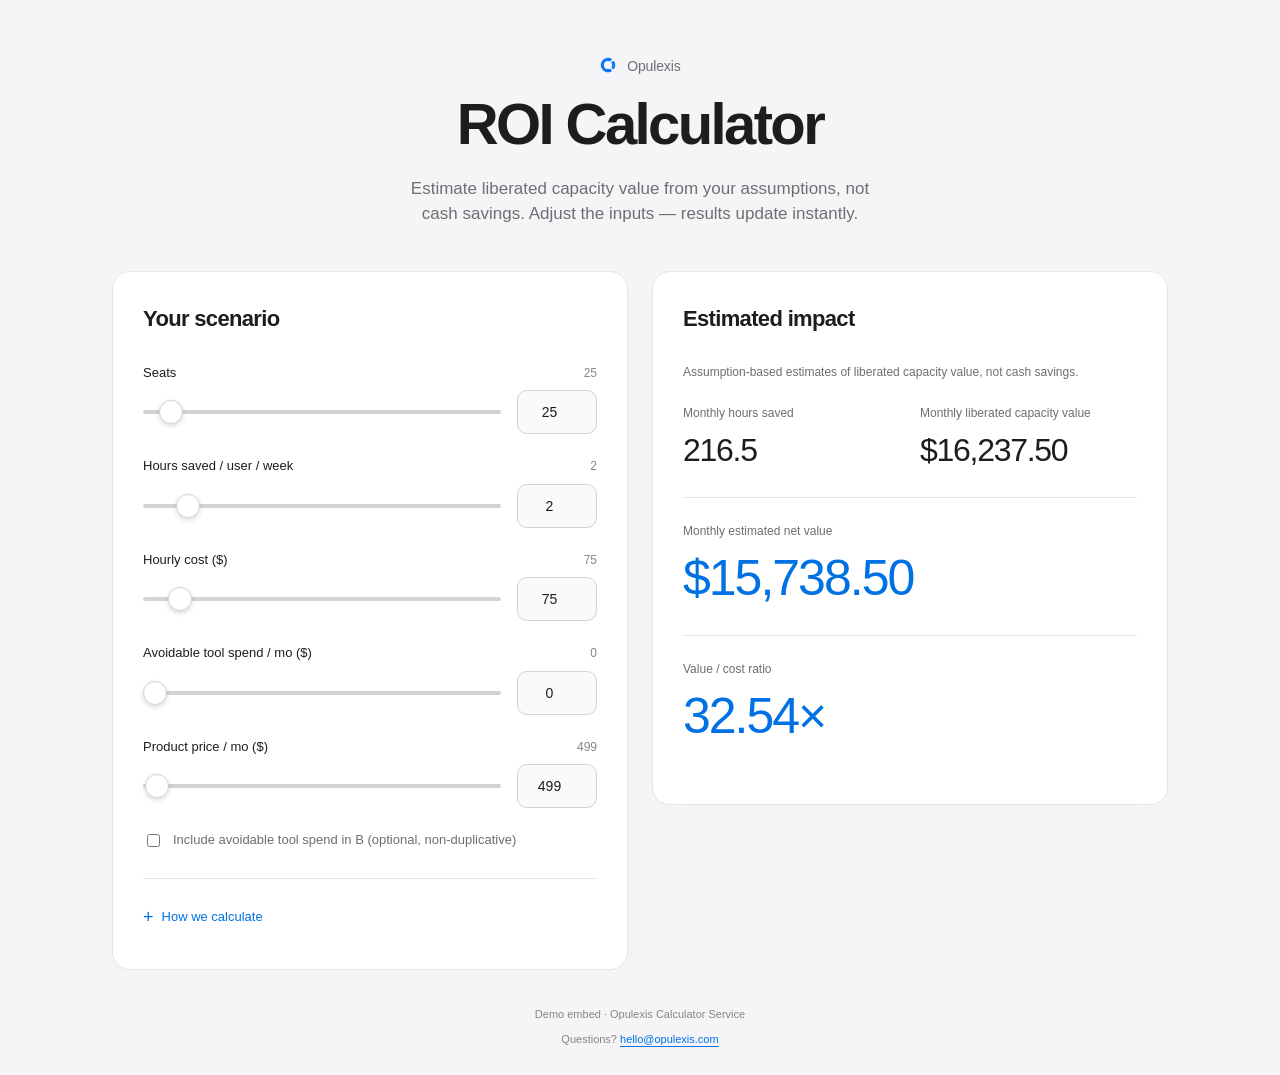
==== commit 27179a4d: "Production ship: brand lockup + favicon on landing and calculator Keep Starter formula and prices un" ====
--- a/calculator/index.html
+++ b/calculator/index.html
@@ -6,13 +6,16 @@
   <meta name="color-scheme" content="light">
   <meta name="theme-color" content="#f5f5f7">
   <title>ROI Calculator · Opulexis</title>
+  <link rel="icon" href="../assets/brand/favicon.ico" sizes="any">
+  <link rel="icon" type="image/png" href="../assets/brand/favicon-32.png" sizes="32x32">
+  <link rel="apple-touch-icon" href="../assets/brand/apple-touch-icon.png">
   <link rel="stylesheet" href="./styles.css">
   <link rel="stylesheet" href="../motion.css">
 </head>
 <body>
   <div class="shell">
     <header class="hero">
-      <p class="eyebrow">Opulexis</p>
+      <p class="eyebrow"><img class="calc-brand-mark" src="../assets/brand/opulexis-mark-blue.png" alt="" width="18" height="18" /> Opulexis</p>
       <h1>ROI Calculator</h1>
       <p class="lede">Estimate liberated capacity value from your assumptions, not cash savings. Adjust the inputs — results update instantly.</p>
     </header>
--- a/calculator/styles.css
+++ b/calculator/styles.css
@@ -5,3 +5,5 @@
 @media(prefers-reduced-motion:reduce){*{transition:none!important}}
 
 .tool-option{display:flex;align-items:flex-start;gap:10px;font-size:13px;color:var(--muted)}.tool-option input{accent-color:var(--accent);margin-top:4px}#calc-error{margin-bottom:24px}
+
+.calc-brand-mark{display:inline-block;vertical-align:-3px;margin-right:6px;height:18px;width:18px}
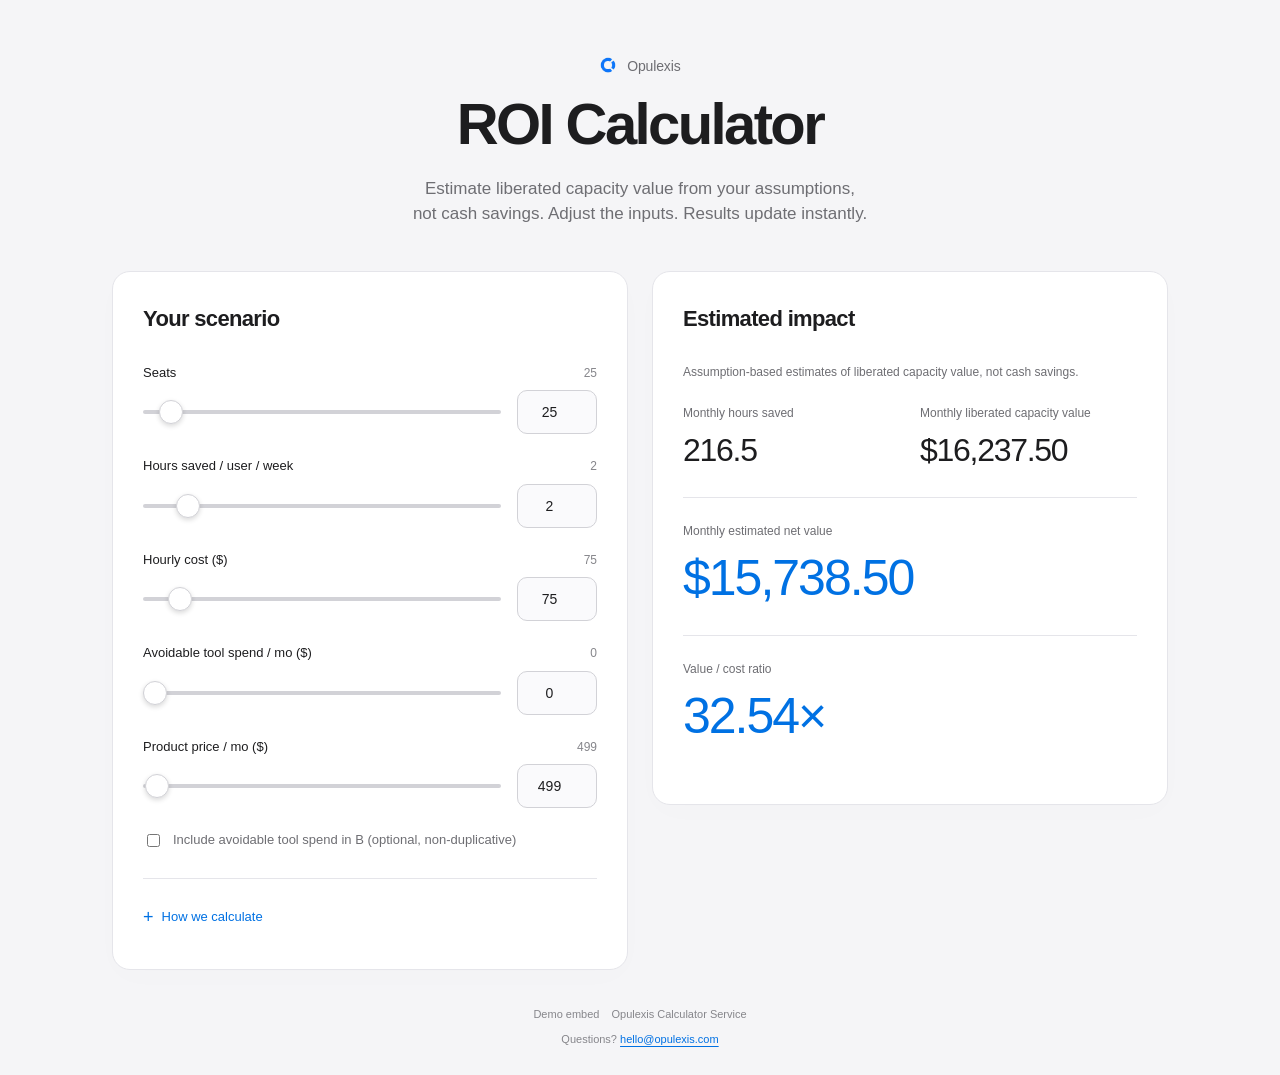
==== commit 24d66db8: "Punctuation cleanup: remove dashes and middots from visible text" ====
--- a/calculator/index.html
+++ b/calculator/index.html
@@ -17,7 +17,7 @@
     <header class="hero">
       <p class="eyebrow"><img class="calc-brand-mark" src="../assets/brand/opulexis-mark-blue.png" alt="" width="18" height="18" /> Opulexis</p>
       <h1>ROI Calculator</h1>
-      <p class="lede">Estimate liberated capacity value from your assumptions, not cash savings. Adjust the inputs — results update instantly.</p>
+      <p class="lede">Estimate liberated capacity value from your assumptions, not cash savings. Adjust the inputs. Results update instantly.</p>
     </header>
 
     <main class="layout">
@@ -97,7 +97,7 @@
     </main>
 
     <footer class="footer">
-      <p>Demo embed · Opulexis Calculator Service</p>
+      <p style="display:inline-flex;flex-wrap:wrap;gap:4px 12px"><span>Demo embed</span><span>Opulexis Calculator Service</span></p>
       <p>Questions? <a href="mailto:hello@opulexis.com">hello@opulexis.com</a></p>
     </footer>
   </div>
--- a/calculator/styles.css
+++ b/calculator/styles.css
@@ -7,3 +7,4 @@
 .tool-option{display:flex;align-items:flex-start;gap:10px;font-size:13px;color:var(--muted)}.tool-option input{accent-color:var(--accent);margin-top:4px}#calc-error{margin-bottom:24px}
 
 .calc-brand-mark{display:inline-block;vertical-align:-3px;margin-right:6px;height:18px;width:18px}
+#out-labor{white-space:nowrap;font-size:min(clamp(24px,2.5vw,32px),5.6vw)}
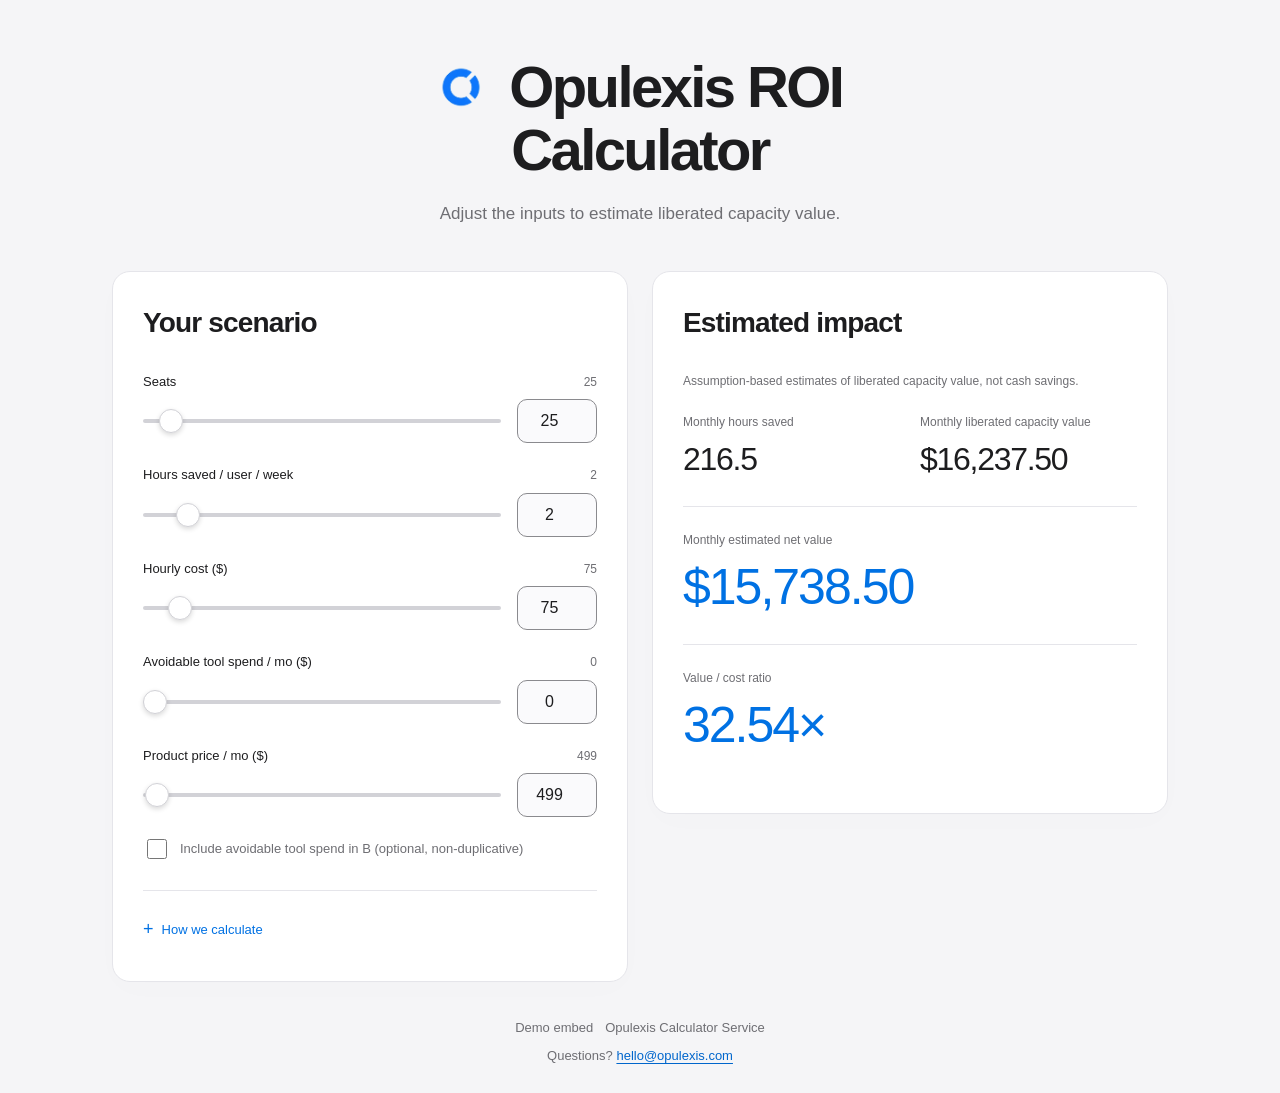
==== commit 6d317331: "Hallmark final pass: remove eyebrows, frame dots, arrows, step numbers; contrast, hit targets, hero " ====
--- a/calculator/index.html
+++ b/calculator/index.html
@@ -5,7 +5,7 @@
   <meta name="viewport" content="width=device-width, initial-scale=1">
   <meta name="color-scheme" content="light">
   <meta name="theme-color" content="#f5f5f7">
-  <title>ROI Calculator · Opulexis</title>
+  <title>Opulexis ROI Calculator</title>
   <link rel="icon" href="../assets/brand/favicon.ico" sizes="any">
   <link rel="icon" type="image/png" href="../assets/brand/favicon-32.png" sizes="32x32">
   <link rel="apple-touch-icon" href="../assets/brand/apple-touch-icon.png">
@@ -15,9 +15,8 @@
 <body>
   <div class="shell">
     <header class="hero">
-      <p class="eyebrow"><img class="calc-brand-mark" src="../assets/brand/opulexis-mark-blue.png" alt="" width="18" height="18" /> Opulexis</p>
-      <h1>ROI Calculator</h1>
-      <p class="lede">Estimate liberated capacity value from your assumptions, not cash savings. Adjust the inputs. Results update instantly.</p>
+      <h1><img class="calc-brand-mark" src="../assets/brand/opulexis-mark-blue.png" alt="" width="18" height="18" /> Opulexis ROI Calculator</h1>
+      <p class="lede">Adjust the inputs to estimate liberated capacity value.</p>
     </header>
 
     <main class="layout">
--- a/calculator/styles.css
+++ b/calculator/styles.css
@@ -1,4 +1,4 @@
-:root{color-scheme:light;--bg:#f5f5f7;--ink:#1d1d1f;--muted:#6e6e73;--secondary:#86868b;--line:#d2d2d7;--accent:#0071e3;font-family:-apple-system,BlinkMacSystemFont,"SF Pro Text","SF Pro Display",Inter,"Helvetica Neue",Helvetica,Arial,sans-serif}
+:root{color-scheme:light;--bg:#f5f5f7;--ink:#1d1d1f;--muted:#6e6e73;--secondary:#6e6e73;--line:#d2d2d7;--accent:#0071e3;font-family:-apple-system,BlinkMacSystemFont,"SF Pro Text","SF Pro Display",Inter,"Helvetica Neue",Helvetica,Arial,sans-serif}
 *,*::before,*::after{box-sizing:border-box}html,body{margin:0;padding:0}body{font-family:inherit;color:var(--ink);background:var(--bg);line-height:1.5;min-height:100vh;-webkit-font-smoothing:antialiased}.shell{width:min(1120px,100%);margin:auto;padding:56px 32px 28px}.hero{text-align:center;margin:0 auto 44px;max-width:640px}.eyebrow{font-size:14px;font-weight:500;letter-spacing:-.01em;color:var(--muted);margin:0 0 16px}.hero h1{font-size:clamp(40px,5vw,58px);font-weight:600;line-height:1.08;letter-spacing:-.045em;margin:0 0 20px}.lede{color:var(--muted);font-size:17px;line-height:1.5;margin:0 auto;max-width:520px;text-wrap:balance}.layout{display:grid;grid-template-columns:1fr;gap:24px}.panel{min-width:0;background:#fff;border:1px solid #e5e5ea;border-radius:18px;padding:30px;box-shadow:0 8px 32px #00000003}.panel h2{font-size:22px;font-weight:600;letter-spacing:-.03em;margin:0 0 28px}.field{display:grid;grid-template-columns:minmax(0,1fr) 80px;gap:8px 16px;margin-bottom:22px;align-items:center}.label-row{grid-column:1/-1;display:flex;justify-content:space-between;align-items:baseline;gap:12px;font-size:13px;font-weight:500}.label-row output{font-size:12px;color:var(--secondary);font-variant-numeric:tabular-nums}input[type=range]{appearance:none;-webkit-appearance:none;width:100%;min-width:0;height:44px;background:transparent;cursor:pointer;margin:0;accent-color:var(--accent)}input[type=range]::-webkit-slider-runnable-track{height:4px;background:#d2d2d7;border-radius:4px}input[type=range]::-moz-range-track{height:4px;background:#d2d2d7;border-radius:4px}input[type=range]::-webkit-slider-thumb{appearance:none;width:24px;height:24px;border-radius:50%;background:#fff;border:1px solid #d2d2d7;box-shadow:0 2px 5px #00000026;margin-top:-10px}input[type=range]::-moz-range-thumb{width:24px;height:24px;border-radius:50%;background:#fff;border:1px solid #d2d2d7;box-shadow:0 2px 5px #00000026}input[type=range]::-moz-range-progress{height:4px;background:var(--accent);border-radius:4px}.num{width:100%;min-width:0;min-height:44px;border:1px solid var(--line);border-radius:10px;padding:10px 6px;background:#fafafc;color:var(--ink);font-family:inherit;font-size:14px;font-variant-numeric:tabular-nums;text-align:center}input:focus-visible,button:focus-visible,summary:focus-visible{outline:3px solid var(--accent);outline-offset:3px}.howto{border-top:1px solid #e5e5ea;padding-top:16px;margin-top:28px}.howto summary{min-height:44px;display:flex;align-items:center;gap:8px;font-size:13px;color:var(--accent);cursor:pointer}.howto summary::before{content:'+';font-size:18px}.howto[open] summary::before{content:'−'}.howto-body{padding-top:12px}.howto pre{white-space:pre-wrap;overflow-wrap:anywhere;margin:0 0 12px;padding:16px;border-radius:10px;background:var(--bg);font:11px/1.8 ui-monospace,SFMono-Regular,Menlo,monospace}.howto p{font-size:12px;color:var(--muted);margin:0}.metrics{display:grid;grid-template-columns:1fr 1fr;gap:0 20px}.metric{min-width:0;padding:0 0 28px}.metric-label{font-size:12px;color:var(--muted);margin:0 0 10px}.metric-value{font-size:clamp(24px,2.5vw,32px);line-height:1.15;font-weight:500;font-variant-numeric:tabular-nums;letter-spacing:-.04em;margin:0;overflow-wrap:anywhere}.metric-accent{grid-column:1/-1;border-top:1px solid #e5e5ea;padding-top:24px}.metric-accent .metric-value{font-size:clamp(36px,4.5vw,50px);color:var(--accent)}.metric-wide{grid-column:1/-1;border-top:1px solid #e5e5ea;padding-top:24px}.metric-wide .metric-value{font-size:26px}.metric-value.is-warn{color:var(--muted);font-size:16px;letter-spacing:0;line-height:1.5}.lead-note{font-size:12px;color:var(--muted);line-height:1.6;margin:0 0 22px}.error{font-size:13px;color:#b42318;margin:0}.footer{padding-top:24px;margin-top:12px;text-align:center;color:var(--secondary);font-size:11px}.footer p{margin:0}[hidden]{display:none!important}
 @media(min-width:800px){.layout{grid-template-columns:1fr 1fr;align-items:start}}
 @media(max-width:480px){.shell{padding:36px 16px 24px}.hero{margin-bottom:32px}.lede{font-size:16px}.panel{padding:24px 20px}.layout{gap:20px}.field{grid-template-columns:minmax(0,1fr) 72px}.label-row{font-size:12px}.metric-value{font-size:25px}.metric-accent .metric-value{font-size:40px}}
@@ -8,3 +8,11 @@
 
 .calc-brand-mark{display:inline-block;vertical-align:-3px;margin-right:6px;height:18px;width:18px}
 #out-labor{white-space:nowrap;font-size:min(clamp(24px,2.5vw,32px),5.6vw)}
+
+/* Hallmark final pass */
+.panel h2{font-size:28px}
+.num{border-color:#8a8a8e;font-size:16px}
+.tool-option input{width:20px;height:20px;margin-top:0;flex:none}
+.footer{font-size:13px;color:var(--muted)}
+.footer a,.footer p a{color:#0066cc}
+.hero h1 .calc-brand-mark{height:.8em;width:.8em;vertical-align:-.05em;margin-right:.2em}
